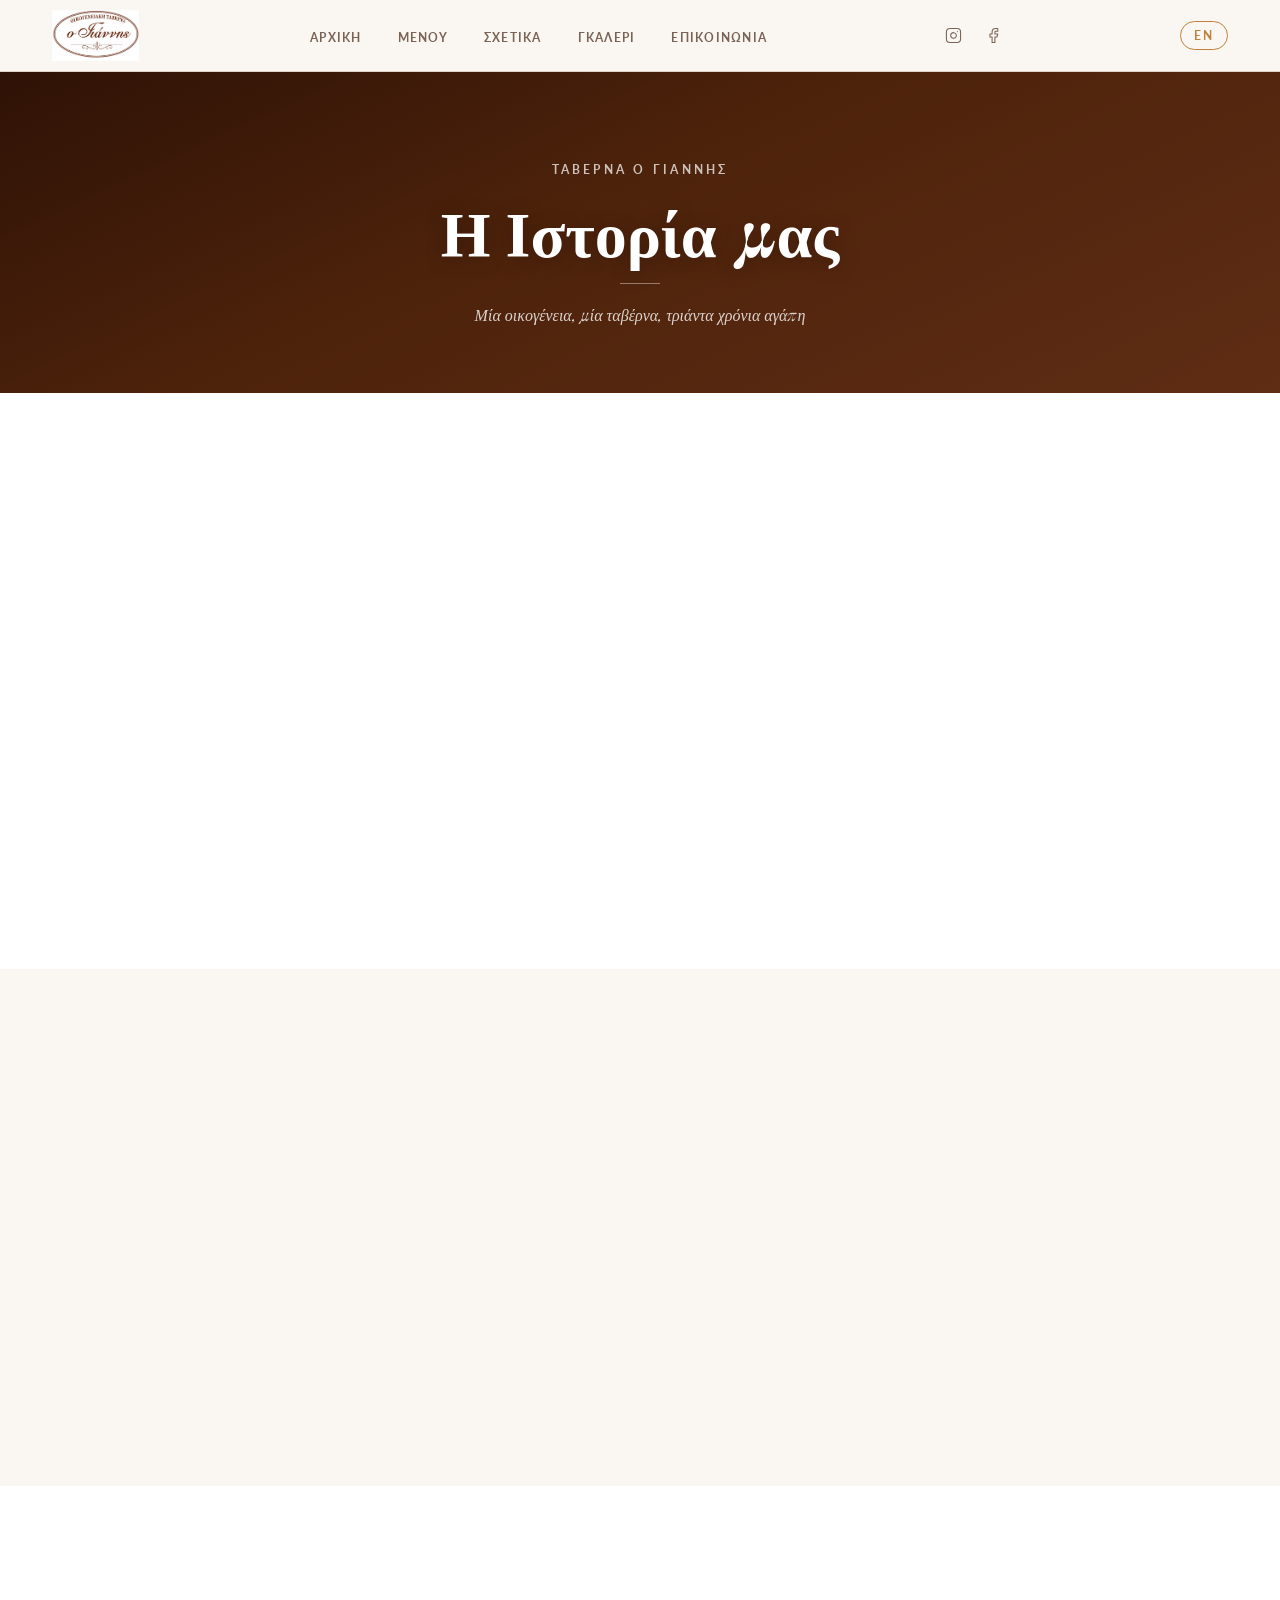
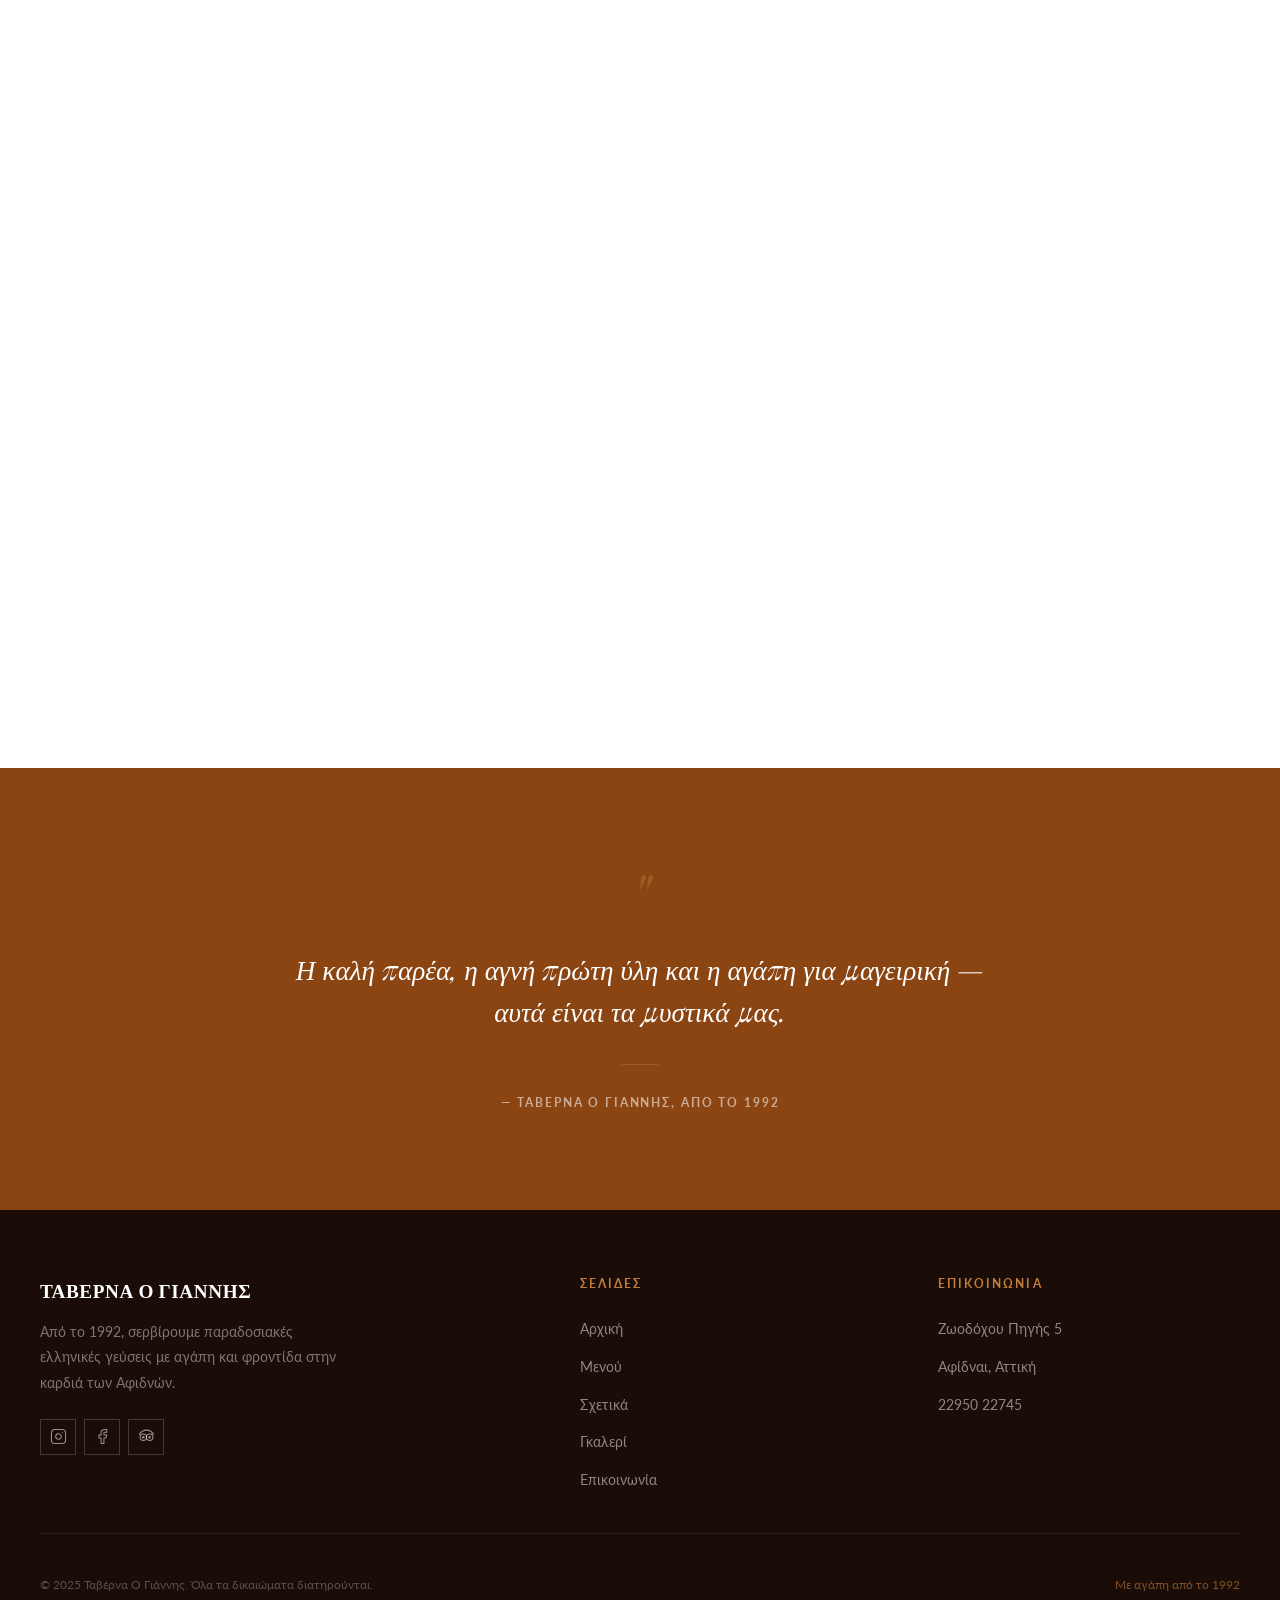
==== about.html @ 91988841 "Add files via upload site" ====
<!DOCTYPE html>
<html lang="el">
<head>
  <meta charset="UTF-8">
  <meta name="viewport" content="width=device-width, initial-scale=1.0">
  <title data-el="Σχετικά – Ταβέρνα Ο Γιάννης" data-en="About – Taverna O Giannis">Σχετικά – Ταβέρνα Ο Γιάννης</title>
  <meta name="description" content="Η ιστορία της Οικογενειακής Ταβέρνας Ο Γιάννης – Αφίδναι, Αττική.">
  <link rel="preconnect" href="https://fonts.googleapis.com">
  <link rel="preconnect" href="https://fonts.gstatic.com" crossorigin>
  <link href="https://fonts.googleapis.com/css2?family=Playfair+Display:ital,wght@0,400;0,500;0,600;0,700;1,400;1,500&family=Lato:wght@300;400;700&display=swap" rel="stylesheet">
  <link rel="stylesheet" href="css/style.css">
</head>
<body>
<div class="page-wrapper">

  <!-- ===== NAVBAR ===== -->
  <nav class="navbar" role="navigation">
    <div class="nav-inner">
      <img src="images/logo.png" alt="Ταβέρνα Ο Γιάννης" class="nav-logo">
      <ul class="nav-links" role="list">
        <li><a href="index.html"   data-el="Αρχική"      data-en="Home">Αρχική</a></li>
        <li><a href="menu.html"    data-el="Μενού"        data-en="Menu">Μενού</a></li>
        <li><a href="about.html"   data-el="Σχετικά"      data-en="About">Σχετικά</a></li>
        <li><a href="gallery.html" data-el="Γκαλερί"      data-en="Gallery">Γκαλερί</a></li>
        <li><a href="contact.html" data-el="Επικοινωνία"  data-en="Contact">Επικοινωνία</a></li>
      </ul>
      <div class="nav-social">
        <!-- TODO: replace # with your Instagram URL -->
        <a href="#" class="nav-social-link" aria-label="Instagram" target="_blank" rel="noopener noreferrer">
          <svg xmlns="http://www.w3.org/2000/svg" width="17" height="17" viewBox="0 0 24 24" fill="none" stroke="currentColor" stroke-width="1.5" stroke-linecap="round" stroke-linejoin="round"><rect x="2" y="2" width="20" height="20" rx="5" ry="5"/><path d="M16 11.37A4 4 0 1 1 12.63 8 4 4 0 0 1 16 11.37z"/><line x1="17.5" y1="6.5" x2="17.51" y2="6.5"/></svg>
        </a>
        <!-- TODO: replace # with your Facebook URL -->
        <a href="https://www.facebook.com/share/14MGweKyJEo/?mibextid=wwXIfr" class="nav-social-link" aria-label="Facebook" target="_blank" rel="noopener noreferrer">
          <svg xmlns="http://www.w3.org/2000/svg" width="17" height="17" viewBox="0 0 24 24" fill="none" stroke="currentColor" stroke-width="1.5" stroke-linecap="round" stroke-linejoin="round"><path d="M18 2h-3a5 5 0 0 0-5 5v3H7v4h3v8h4v-8h3l1-4h-4V7a1 1 0 0 1 1-1h3z"/></svg>
        </a>
      </div>

      <div class="nav-actions">
        <button class="lang-toggle" id="lang-toggle" aria-label="Toggle language">EN</button>
        <button class="hamburger" aria-label="Toggle menu"><span></span><span></span><span></span></button>
      </div>
    </div>
  </nav>

  <div class="mobile-nav">
    <a href="index.html"   data-el="Αρχική"      data-en="Home">Αρχική</a>
    <a href="menu.html"    data-el="Μενού"        data-en="Menu">Μενού</a>
    <a href="about.html"   data-el="Σχετικά"      data-en="About">Σχετικά</a>
    <a href="gallery.html" data-el="Γκαλερί"      data-en="Gallery">Γκαλερί</a>
    <a href="contact.html" data-el="Επικοινωνία"  data-en="Contact">Επικοινωνία</a>
  </div>

  <main>

    <!-- ===== PAGE HERO ===== -->
    <header class="page-hero about-page-hero">
      <div class="page-hero-content">
        <p class="page-hero-eyebrow"
           data-el="ΤΑΒΕΡΝΑ Ο ΓΙΑΝΝΗΣ"
           data-en="TAVERNA O GIANNIS">ΤΑΒΕΡΝΑ Ο ΓΙΑΝΝΗΣ</p>
        <h1 class="page-hero-title"
            data-el="Η Ιστορία μας"
            data-en="Our Story">Η Ιστορία μας</h1>
        <div class="page-hero-divider"></div>
        <p class="page-hero-sub"
           data-el="Μία οικογένεια, μία ταβέρνα, τριάντα χρόνια αγάπη"
           data-en="One family, one taverna, thirty years of love">
          Μία οικογένεια, μία ταβέρνα, τριάντα χρόνια αγάπη
        </p>
      </div>
    </header>

    <!-- ===== OUR STORY ===== -->
    <section class="section about-story">
      <div class="about-grid animate-on-scroll">

        <div class="about-text">
          <div class="timeline-badge"
               data-el="Από το 1992"
               data-en="Since 1992">
            Από το 1992
          </div>
          <h2 data-el="Ρίζες, Παράδοση &amp; Γεύση"
              data-en="Roots, Tradition &amp; Flavour">
            Ρίζες, Παράδοση &amp; Γεύση
          </h2>
          <p data-el="Η Ταβέρνα ο Γιάννης άνοιξε τις πόρτες της στον Σταθμό Αφιδνών το 1992. Ξεκίνησε ως οικογενειακή υπόθεση και έτσι παραμένει — σήμερα στα χέρια της δεύτερης γενιάς. Ίδια κάρβουνα, ίδια κρέατα, ίδια εμμονή στη λεπτομέρεια."
             data-en="Taverna O Giannis opened its doors in Stathmos Afidnon in 1992. It started as a family affair and remains so today — now in the hands of the second generation. Same charcoal, same meats, same obsession with detail.">
            Η Ταβέρνα ο Γιάννης άνοιξε τις πόρτες της στον Σταθμό Αφιδνών το 1992. Ξεκίνησε ως οικογενειακή υπόθεση και έτσι παραμένει — σήμερα στα χέρια της δεύτερης γενιάς. Ίδια κάρβουνα, ίδια κρέατα, ίδια εμμονή στη λεπτομέρεια.
          </p>
        </div>

        <div>
          <div class="img-slot img-slot-about">
            <img src="images/about-blessing.jpeg" class="site-img" alt="Ευλογία ταβέρνας">
          </div>
        </div>

      </div>
    </section>

    <!-- ===== VALUES ===== -->
    <section class="section about-values">
      <div class="section-header animate-on-scroll">
        <span class="section-tag"
              data-el="ΟΙ ΑΞΙΕΣ ΜΑΣ"
              data-en="OUR VALUES">ΟΙ ΑΞΙΕΣ ΜΑΣ</span>
        <h2 class="section-title"
            data-el="Τι μας Ορίζει"
            data-en="What Defines Us">Τι μας Ορίζει</h2>
        <div class="section-divider"></div>
      </div>

      <div class="values-grid">

        <div class="value-card animate-on-scroll anim-delay-1">
          <span class="value-ornament"></span>
          <h3 data-el="Παράδοση" data-en="Tradition">Παράδοση</h3>
          <p data-el="Κάθε συνταγή φέρει ιστορία. Μαγειρεύουμε όπως μας έμαθαν — με σεβασμό στις ρίζες μας και στη γεύση που δεν αλλάζει."
             data-en="Every recipe carries a story. We cook as we were taught — with respect for our roots and for flavours that never change.">
            Κάθε συνταγή φέρει ιστορία. Μαγειρεύουμε όπως μας έμαθαν — με σεβασμό στις ρίζες μας και στη γεύση που δεν αλλάζει.
          </p>
        </div>

        <div class="value-card animate-on-scroll anim-delay-2">
          <span class="value-ornament"></span>
          <h3 data-el="Ποιότητα" data-en="Quality">Ποιότητα</h3>
          <p data-el="Επιλέγουμε τα καλύτερα υλικά, φρέσκα και αγνά. Δεν κάνουμε συμβιβασμούς στην ποιότητα, γιατί το σεβόμαστε το τραπέζι σας."
             data-en="We choose the finest ingredients, fresh and pure. We make no compromises on quality, because we respect your table.">
            Επιλέγουμε τα καλύτερα υλικά, φρέσκα και αγνά. Δεν κάνουμε συμβιβασμούς στην ποιότητα, γιατί το σεβόμαστε το τραπέζι σας.
          </p>
        </div>

        <div class="value-card animate-on-scroll anim-delay-3">
          <span class="value-ornament"></span>
          <h3 data-el="Οικογένεια" data-en="Family">Οικογένεια</h3>
          <p data-el="Η ταβέρνα μας είναι σαν σπίτι. Κάθε επισκέπτης είναι μέρος της παρέας μας — ευπρόσδεκτος, χαρούμενος, χορτάτος."
             data-en="Our taverna is like home. Every guest is part of our company — welcome, happy, and well-fed.">
            Η ταβέρνα μας είναι σαν σπίτι. Κάθε επισκέπτης είναι μέρος της παρέας μας — ευπρόσδεκτος, χαρούμενος, χορτάτος.
          </p>
        </div>

      </div>
    </section>

    <!-- ===== FAMILY PHOTO ===== -->
    <section class="section about-family">
      <div class="section-inner">
        <div class="section-header animate-on-scroll">
          <span class="section-tag"
                data-el="Η ΟΙΚΟΓΕΝΕΙΑ ΜΑΣ"
                data-en="OUR FAMILY">Η ΟΙΚΟΓΕΝΕΙΑ ΜΑΣ</span>
          <h2 class="section-title"
              data-el="Πίσω από κάθε Πιάτο"
              data-en="Behind Every Plate">Πίσω από κάθε Πιάτο</h2>
          <div class="section-divider"></div>
          <p class="section-subtitle"
             data-el="Η δύναμη αυτής της ταβέρνας είναι οι άνθρωποί της — η οικογένεια που μαγειρεύει, σερβίρει και φροντίζει να φεύγετε ευχαριστημένοι."
             data-en="The strength of this taverna is its people — the family that cooks, serves, and makes sure you leave with a smile.">
            Η δύναμη αυτής της ταβέρνας είναι οι άνθρωποί της — η οικογένεια που μαγειρεύει, σερβίρει και φροντίζει να φεύγετε ευχαριστημένοι.
          </p>
        </div>

        <div class="img-slot img-slot-family animate-on-scroll">
          <img src="images/about-family.jpeg" class="site-img" alt="Οικογένεια ταβέρνας">
        </div>
      </div>
    </section>

    <!-- ===== QUOTE ===== -->
    <section class="about-quote">
      <blockquote>
        <span class="quote-mark">"</span>
        <p class="quote-text"
           data-el="Η καλή παρέα, η αγνή πρώτη ύλη και η αγάπη για μαγειρική — αυτά είναι τα μυστικά μας."
           data-en="Good company, pure ingredients, and a love for cooking — these are our secrets.">
          Η καλή παρέα, η αγνή πρώτη ύλη και η αγάπη για μαγειρική — αυτά είναι τα μυστικά μας.
        </p>
        <p class="quote-source"
           data-el="— Ταβέρνα Ο Γιάννης, από το 1992"
           data-en="— Taverna O Giannis, since 1992">
          — Ταβέρνα Ο Γιάννης, από το 1992
        </p>
      </blockquote>
    </section>

  </main>

  <!-- ===== FOOTER ===== -->
  <footer class="footer">
    <div class="footer-inner">
      <div class="footer-grid">
        <div class="footer-brand">
          <h3 data-el="ΤΑΒΕΡΝΑ Ο ΓΙΑΝΝΗΣ" data-en="TAVERNA O GIANNIS">ΤΑΒΕΡΝΑ Ο ΓΙΑΝΝΗΣ</h3>
          <p data-el="Από το 1992, σερβίρουμε παραδοσιακές ελληνικές γεύσεις με αγάπη και φροντίδα στην καρδιά των Αφιδνών."
             data-en="Since 1992, serving traditional Greek flavours with love and care in the heart of Afidnes.">
            Από το 1992, σερβίρουμε παραδοσιακές ελληνικές γεύσεις με αγάπη και φροντίδα στην καρδιά των Αφιδνών.
          </p>
          <div class="footer-social">
            <!-- TODO: replace # with your Instagram URL -->
            <a href="#" class="social-link" aria-label="Instagram" target="_blank" rel="noopener noreferrer">
              <svg xmlns="http://www.w3.org/2000/svg" width="17" height="17" viewBox="0 0 24 24" fill="none" stroke="currentColor" stroke-width="1.5" stroke-linecap="round" stroke-linejoin="round"><rect x="2" y="2" width="20" height="20" rx="5" ry="5"/><path d="M16 11.37A4 4 0 1 1 12.63 8 4 4 0 0 1 16 11.37z"/><line x1="17.5" y1="6.5" x2="17.51" y2="6.5"/></svg>
            </a>
            <!-- TODO: replace # with your Facebook URL -->
            <a href="https://www.facebook.com/share/14MGweKyJEo/?mibextid=wwXIfr" class="social-link" aria-label="Facebook" target="_blank" rel="noopener noreferrer">
              <svg xmlns="http://www.w3.org/2000/svg" width="17" height="17" viewBox="0 0 24 24" fill="none" stroke="currentColor" stroke-width="1.5" stroke-linecap="round" stroke-linejoin="round"><path d="M18 2h-3a5 5 0 0 0-5 5v3H7v4h3v8h4v-8h3l1-4h-4V7a1 1 0 0 1 1-1h3z"/></svg>
            </a>
            <a href="https://www.tripadvisor.com.gr/Restaurant_Review-g11906701-d7133382-Reviews-Taverna_O_Yiannis-Afidnes_East_Attica_Region_Attica.html" class="social-link" aria-label="TripAdvisor" target="_blank" rel="noopener noreferrer">
              <svg xmlns="http://www.w3.org/2000/svg" width="17" height="17" viewBox="0 0 24 24" fill="none" stroke="currentColor" stroke-width="1.5" stroke-linecap="round" stroke-linejoin="round"><circle cx="7.5" cy="13" r="4.5"/><circle cx="16.5" cy="13" r="4.5"/><circle cx="7.5" cy="13" r="1.8" fill="currentColor" stroke="none"/><circle cx="16.5" cy="13" r="1.8" fill="currentColor" stroke="none"/><path d="M2 9C5 4 10 3 12 3C14 3 19 4 22 9"/></svg>
            </a>
          </div>
        </div>
        <div class="footer-col">
          <h4 data-el="Σελίδες" data-en="Pages">Σελίδες</h4>
          <ul>
            <li><a href="index.html"   data-el="Αρχική"     data-en="Home">Αρχική</a></li>
            <li><a href="menu.html"    data-el="Μενού"       data-en="Menu">Μενού</a></li>
            <li><a href="about.html"   data-el="Σχετικά"     data-en="About">Σχετικά</a></li>
            <li><a href="gallery.html" data-el="Γκαλερί"     data-en="Gallery">Γκαλερί</a></li>
            <li><a href="contact.html" data-el="Επικοινωνία" data-en="Contact">Επικοινωνία</a></li>
          </ul>
        </div>
        <div class="footer-col">
          <h4 data-el="Επικοινωνία" data-en="Contact">Επικοινωνία</h4>
          <ul>
            <li><span data-el="Ζωοδόχου Πηγής 5" data-en="5 Zoodochou Pigis St.">Ζωοδόχου Πηγής 5</span></li>
            <li><span data-el="Αφίδναι, Αττική" data-en="Afidnes, Attica">Αφίδναι, Αττική</span></li>
            <li><a href="tel:+302295022745" class="footer-phone">22950 22745</a></li>
          </ul>
        </div>
      </div>
      <div class="footer-bottom">
        <span data-el="© 2025 Ταβέρνα Ο Γιάννης. Όλα τα δικαιώματα διατηρούνται."
              data-en="© 2025 Taverna O Giannis. All rights reserved.">
          © 2025 Ταβέρνα Ο Γιάννης. Όλα τα δικαιώματα διατηρούνται.
        </span>
        <span data-el="Με αγάπη από το 1992" data-en="With love since 1992">Με αγάπη από το 1992</span>
      </div>
    </div>
  </footer>

</div>
<script src="js/main.js"></script>
</body>
</html>
---- css/style.css ----
/* ============================================================
   ΤΑΒΕΡΝΑ Ο ΓΙΑΝΝΗΣ — Stylesheet (Organic Redesign)
   ============================================================ */

@import url('https://fonts.googleapis.com/css2?family=Playfair+Display:ital,wght@0,400;0,500;0,600;0,700;1,400;1,500&family=Lato:wght@300;400;700&display=swap');

/* === RESET === */
*, *::before, *::after { box-sizing: border-box; margin: 0; padding: 0; }
html { scroll-behavior: smooth; font-size: 16px; }
img { max-width: 100%; display: block; }
a { text-decoration: none; color: inherit; }
ul { list-style: none; }
button { font-family: inherit; }
input, textarea { font-family: inherit; }

/* === VARIABLES === */
:root {
  --color-bg:           #FAF7F2;
  --color-surface:      #FFFFFF;
  --color-primary:      #8B4513;
  --color-accent:       #C17F3C;
  --color-text:         #2C1810;
  --color-text-muted:   #7A6255;
  --color-border:       #E0D3C5;
  --color-hero-overlay: rgba(30, 15, 8, 0.48);

  --font-display: 'Playfair Display', Georgia, serif;
  --font-body:    'Lato', system-ui, sans-serif;

  --shadow-sm: 0 1px 8px rgba(44, 24, 16, 0.07);
  --shadow-md: 0 3px 20px rgba(44, 24, 16, 0.11);
  --shadow-lg: 0 6px 36px rgba(44, 24, 16, 0.15);

  --nav-height: 72px;
  --transition: 0.28s ease;
}

/* === BASE === */
body {
  background-color: var(--color-bg);
  color: var(--color-text);
  font-family: var(--font-body);
  line-height: 1.75;
  -webkit-font-smoothing: antialiased;
  animation: pageFade 0.35s ease both;
}

.page-wrapper { min-height: 100vh; display: flex; flex-direction: column; }
main { flex: 1; }

/* === NAVBAR === */
.navbar {
  position: sticky;
  top: 0;
  z-index: 1000;
  height: var(--nav-height);
  background: rgba(250, 247, 242, 0.97);
  backdrop-filter: blur(12px);
  -webkit-backdrop-filter: blur(12px);
  border-bottom: 1px solid var(--color-border);
  transition: box-shadow var(--transition);
}

.navbar.scrolled { box-shadow: var(--shadow-md); }

.nav-inner {
  max-width: 1240px;
  margin: 0 auto;
  height: 100%;
  padding: 0 2rem;
  display: flex;
  align-items: center;
  justify-content: space-between;
  gap: 2rem;
}

.logo-placeholder {
  width: 86px;
  height: 44px;
  border: 1px solid var(--color-accent);
  display: flex;
  align-items: center;
  justify-content: center;
  color: var(--color-accent);
  font-family: var(--font-display);
  font-size: 0.7rem;
  font-weight: 700;
  letter-spacing: 0.14em;
  text-transform: uppercase;
  flex-shrink: 0;
}

.nav-logo {
  height: 52px;
  width: auto;
  display: block;
  flex-shrink: 0;
  object-fit: contain;
}

.nav-links {
  display: flex;
  align-items: center;
  gap: 2.25rem;
}

.nav-links a {
  font-size: 0.78rem;
  font-weight: 700;
  letter-spacing: 0.1em;
  text-transform: uppercase;
  color: var(--color-text-muted);
  position: relative;
  transition: color var(--transition);
}

.nav-links a::after {
  content: '';
  position: absolute;
  bottom: -5px;
  left: 0;
  width: 0;
  height: 1px;
  background: var(--color-primary);
  transition: width var(--transition);
}

.nav-links a:hover,
.nav-links a.active { color: var(--color-primary); }

.nav-links a:hover::after,
.nav-links a.active::after { width: 100%; }

/* Social icons in navbar */
.nav-social {
  display: flex;
  align-items: center;
  gap: 0.6rem;
}

.nav-social-link {
  display: flex;
  align-items: center;
  justify-content: center;
  width: 30px;
  height: 30px;
  color: var(--color-text-muted);
  transition: color var(--transition);
}

.nav-social-link:hover { color: var(--color-primary); }

/* Nav actions */
.nav-actions {
  display: flex;
  align-items: center;
  gap: 0.75rem;
  flex-shrink: 0;
}

.lang-toggle {
  background: none;
  border: 1px solid var(--color-accent);
  color: var(--color-accent);
  font-family: var(--font-body);
  font-size: 0.78rem;
  font-weight: 700;
  letter-spacing: 0.12em;
  padding: 0.35rem 0.85rem;
  border-radius: 20px;
  cursor: pointer;
  transition: all var(--transition);
}

.lang-toggle:hover {
  background: var(--color-accent);
  color: #fff;
}

.hamburger {
  display: none;
  flex-direction: column;
  gap: 5px;
  cursor: pointer;
  padding: 4px;
  background: none;
  border: none;
}

.hamburger span {
  display: block;
  width: 22px;
  height: 1.5px;
  background: var(--color-primary);
  transition: all var(--transition);
}

.hamburger.active span:nth-child(1) { transform: translateY(6.5px) rotate(45deg); }
.hamburger.active span:nth-child(2) { opacity: 0; transform: scaleX(0); }
.hamburger.active span:nth-child(3) { transform: translateY(-6.5px) rotate(-45deg); }

/* Mobile Nav */
.mobile-nav {
  display: none;
  position: fixed;
  top: var(--nav-height);
  left: 0; right: 0;
  background: var(--color-bg);
  border-bottom: 1px solid var(--color-border);
  padding: 1.25rem 2rem 1.75rem;
  z-index: 999;
  flex-direction: column;
  box-shadow: var(--shadow-lg);
}

.mobile-nav.open { display: flex; }

.mobile-nav a {
  display: block;
  font-size: 0.9rem;
  font-weight: 700;
  color: var(--color-text);
  text-transform: uppercase;
  letter-spacing: 0.08em;
  padding: 0.85rem 0;
  border-bottom: 1px solid var(--color-border);
  transition: color var(--transition), padding-left var(--transition);
}

.mobile-nav a:last-child { border-bottom: none; }
.mobile-nav a:hover { color: var(--color-accent); padding-left: 0.4rem; }

/* === SECTION WRAPPERS === */
.section { padding: 5.5rem 2rem; }

.section-inner {
  max-width: 1200px;
  margin: 0 auto;
}

.section-header {
  text-align: center;
  margin-bottom: 3.5rem;
}

.section-tag {
  display: inline-block;
  font-size: 0.7rem;
  font-weight: 700;
  letter-spacing: 0.22em;
  text-transform: uppercase;
  color: var(--color-accent);
  margin-bottom: 0.9rem;
}

.section-title {
  font-family: var(--font-display);
  font-size: clamp(1.9rem, 4vw, 2.9rem);
  color: var(--color-primary);
  line-height: 1.18;
  margin-bottom: 0.75rem;
}

.section-divider {
  width: 36px;
  height: 1px;
  background: var(--color-border);
  margin: 1rem auto 1.25rem;
}

.section-subtitle {
  font-size: 1.02rem;
  color: var(--color-text-muted);
  max-width: 580px;
  margin: 0 auto;
  line-height: 1.8;
}

/* === PAGE HERO (inner pages) === */
.page-hero {
  padding: 5.5rem 2rem 4rem;
  text-align: center;
  color: #fff;
  position: relative;
  overflow: hidden;
}

.page-hero::before {
  content: '';
  position: absolute;
  inset: 0;
  background: var(--color-hero-overlay);
  z-index: 1;
}

.page-hero-content {
  position: relative;
  z-index: 2;
}

.page-hero-eyebrow {
  font-size: 0.72rem;
  font-weight: 700;
  letter-spacing: 0.28em;
  text-transform: uppercase;
  opacity: 0.72;
  margin-bottom: 1rem;
}

.page-hero-title {
  font-family: var(--font-display);
  font-size: clamp(2.4rem, 5.5vw, 4rem);
  font-weight: 700;
  line-height: 1.08;
  text-shadow: 0 2px 20px rgba(0,0,0,0.25);
  margin-bottom: 0.6rem;
}

.page-hero-sub {
  font-size: 1rem;
  font-style: italic;
  opacity: 0.8;
  font-family: var(--font-display);
}

.page-hero-divider {
  width: 40px;
  height: 1px;
  background: rgba(255,255,255,0.4);
  margin: 1.1rem auto;
}

/* === BUTTONS === */
.btn {
  display: inline-flex;
  align-items: center;
  gap: 0.4rem;
  padding: 0.85rem 2.1rem;
  font-family: var(--font-body);
  font-size: 0.82rem;
  font-weight: 700;
  letter-spacing: 0.1em;
  text-transform: uppercase;
  border-radius: 2px;
  cursor: pointer;
  transition: all var(--transition);
  border: 1.5px solid transparent;
  white-space: nowrap;
}

.btn-primary {
  background: var(--color-accent);
  color: #fff;
  border-color: var(--color-accent);
}

.btn-primary:hover {
  background: transparent;
  color: var(--color-accent);
  transform: translateY(-1px);
  box-shadow: var(--shadow-md);
}

.btn-outline-light {
  background: transparent;
  color: #fff;
  border-color: rgba(255,255,255,0.55);
}

.btn-outline-light:hover {
  background: rgba(255,255,255,0.12);
  border-color: #fff;
  transform: translateY(-1px);
}

.btn-dark {
  background: var(--color-primary);
  color: #fff;
  border-color: var(--color-primary);
}

.btn-dark:hover {
  background: var(--color-accent);
  border-color: var(--color-accent);
  transform: translateY(-1px);
  box-shadow: var(--shadow-md);
}

/* === REAL IMAGES === */
.site-img {
  width: 100%;
  height: 100%;
  object-fit: cover;
  display: block;
}

/* Card / slot image wrappers */
.img-slot {
  overflow: hidden;
  display: block;
}

.img-slot-welcome { height: 420px; }
.img-slot-highlight { height: 220px; border-bottom: 1px solid var(--color-border); }
.img-slot-about { height: 400px; }
.img-slot-family { height: 460px; max-width: 800px; margin: 0 auto; }

/* === IMAGE PLACEHOLDER (organic / no dashes) === */
.img-placeholder {
  background-color: #EDE4D8;
  border: 1px solid #CFC0AD;
  border-radius: 0;
  display: flex;
  flex-direction: column;
  align-items: center;
  justify-content: center;
  gap: 0.65rem;
  padding: 2rem;
  text-align: center;
  color: #9A7A5A;
}

.img-placeholder .ph-icon {
  font-size: 2.4rem;
  opacity: 0.5;
  line-height: 1;
}

.img-placeholder .ph-label {
  font-size: 0.78rem;
  font-weight: 600;
  letter-spacing: 0.04em;
  opacity: 0.7;
  line-height: 1.45;
}

/* === HOME — HERO === */
.hero {
  background: url('../images/garden.jpg') center 40% / cover no-repeat,
              linear-gradient(165deg, #4A1C06 0%, #7A3510 30%, #A05525 60%, #B87040 100%);
  min-height: 100vh;
  display: flex;
  align-items: center;
  justify-content: center;
  position: relative;
  overflow: hidden;
}

.hero::before {
  content: '';
  position: absolute;
  inset: 0;
  background: var(--color-hero-overlay);
}

.hero-content {
  position: relative;
  z-index: 1;
  text-align: center;
  color: #fff;
  padding: 2rem;
  max-width: 780px;
  animation: heroReveal 0.9s ease both;
}

.hero-badge {
  display: inline-block;
  font-size: 0.72rem;
  font-weight: 700;
  letter-spacing: 0.28em;
  text-transform: uppercase;
  color: rgba(255,255,255,0.7);
  margin-bottom: 1.75rem;
}

.hero-title {
  font-family: var(--font-display);
  font-size: clamp(2.6rem, 6.5vw, 5.2rem);
  font-weight: 700;
  line-height: 1.06;
  letter-spacing: 0.01em;
  text-shadow: 0 2px 28px rgba(0,0,0,0.3);
  margin-bottom: 0.3rem;
}

.hero-title-sub {
  font-family: var(--font-display);
  font-size: clamp(1.1rem, 2.5vw, 1.8rem);
  font-weight: 400;
  font-style: italic;
  opacity: 0.78;
}

.hero-rule {
  width: 50px;
  height: 1px;
  background: rgba(255,255,255,0.38);
  margin: 1.6rem auto;
}

.hero-ornament {
  display: flex;
  align-items: center;
  gap: 0.8rem;
  justify-content: center;
  margin: 1.6rem auto;
  width: 160px;
}

.hero-ornament-line {
  flex: 1;
  height: 1px;
  background: rgba(255,255,255,0.3);
}

.hero-ornament-diamond {
  width: 6px;
  height: 6px;
  background: var(--color-accent);
  transform: rotate(45deg);
  flex-shrink: 0;
}

.hero-tagline {
  font-size: clamp(1rem, 2vw, 1.18rem);
  font-style: italic;
  font-weight: 300;
  opacity: 0.85;
  margin-bottom: 2.75rem;
  font-family: var(--font-display);
}

.hero-cta {
  display: flex;
  gap: 1rem;
  justify-content: center;
  flex-wrap: wrap;
}

/* === HOME — WELCOME === */
.welcome { background: var(--color-surface); }

.welcome-grid {
  display: grid;
  grid-template-columns: 1fr 1fr;
  gap: 5rem;
  align-items: center;
  max-width: 1200px;
  margin: 0 auto;
}

.welcome-text .section-title { text-align: left; }
.welcome-text .section-divider { margin-left: 0; }

.welcome-text p {
  color: var(--color-text-muted);
  margin-bottom: 1.25rem;
  font-size: 1.02rem;
  line-height: 1.85;
}

.welcome-text .btn-group {
  display: flex;
  gap: 1rem;
  flex-wrap: wrap;
  margin-top: 2.25rem;
}

.img-placeholder-welcome { height: 420px; }

/* === HOME — SPECIALITIES (editorial photo strip) === */
.highlights { background: var(--color-bg); padding-bottom: 0; }

.highlights-header {
  text-align: center;
  padding: 0 2rem;
  margin-bottom: 3.5rem;
}

.spec-strip {
  display: grid;
  grid-template-columns: repeat(3, 1fr);
}

.spec-item {
  position: relative;
  aspect-ratio: 2 / 3;
  overflow: hidden;
}

.spec-img {
  width: 100%;
  height: 100%;
  object-fit: cover;
  display: block;
  transition: transform 0.7s ease;
}

.spec-item:hover .spec-img { transform: scale(1.04); }

.spec-caption {
  position: absolute;
  bottom: 0;
  left: 0;
  right: 0;
  padding: 4rem 2rem 2rem;
  background: linear-gradient(to top, rgba(12, 4, 1, 0.88) 0%, transparent 100%);
  color: #fff;
}

.spec-caption h3 {
  font-family: var(--font-display);
  font-size: clamp(1.25rem, 2.2vw, 1.6rem);
  font-weight: 500;
  line-height: 1.25;
  margin-bottom: 0.3rem;
}

.spec-caption p {
  font-family: var(--font-display);
  font-style: italic;
  font-size: 0.92rem;
  opacity: 0.7;
  margin: 0;
}

/* === MENU PAGE === */
.menu-page-hero {
  background: linear-gradient(155deg, #3E1505 0%, #7A3510 45%, #9A4820 100%);
}

.menu-content { background: var(--color-bg); }

/* Each category section */
.menu-cat-section {
  padding: 4.5rem 2rem;
  max-width: 1160px;
  margin: 0 auto;
}

.menu-cat-section + .menu-cat-section {
  border-top: 1px solid var(--color-border);
}

/* Category header */
.mcat-header {
  display: flex;
  align-items: center;
  gap: 2rem;
  margin-bottom: 3rem;
}

.mcat-line {
  flex: 1;
  height: 1px;
  background: var(--color-border);
}

.mcat-titles { text-align: center; }

.mcat-gr {
  display: block;
  font-family: var(--font-display);
  font-size: clamp(1.4rem, 2.5vw, 1.95rem);
  color: var(--color-primary);
  font-weight: 500;
  line-height: 1.2;
}

.mcat-en {
  display: block;
  font-family: var(--font-body);
  font-size: 0.72rem;
  letter-spacing: 0.2em;
  text-transform: uppercase;
  color: var(--color-text-muted);
  margin-top: 0.25rem;
}

.mli-left {
  display: inline-flex;
  align-items: baseline;
  gap: 0.3rem;
  min-width: 0;
  flex: 1;
}

/* Menu items list */
.menu-list {
  display: grid;
  grid-template-columns: repeat(2, 1fr);
  column-gap: 5rem;
}

.menu-list--single {
  grid-template-columns: 1fr;
  max-width: 560px;
}

.menu-list--drinks {
  grid-template-columns: 1fr;
  max-width: 680px;
}

.drinks-two-col {
  display: grid;
  grid-template-columns: 1fr 1fr;
  gap: 0 3rem;
}

.mli {
  padding: 0.95rem 0;
  border-bottom: 1px solid rgba(44, 24, 16, 0.07);
}

.mli:last-child { border-bottom: none; }

.mli-row {
  display: flex;
  justify-content: space-between;
  align-items: baseline;
  gap: 1rem;
}

.mli-gr {
  font-family: var(--font-display);
  font-size: 1rem;
  font-weight: 500;
  color: var(--color-text);
  line-height: 1.3;
}

.mli-badge {
  font-size: 0.7rem;
  font-weight: 700;
  letter-spacing: 0.07em;
  text-transform: uppercase;
  color: var(--color-accent);
  flex-shrink: 0;
}

.mli-en {
  display: block;
  font-size: 0.84rem;
  color: var(--color-text-muted);
  font-style: italic;
  margin-top: 0.18rem;
}

.mli-price {
  font-family: var(--font-body);
  font-size: 0.88rem;
  font-weight: 700;
  color: var(--color-text);
  white-space: nowrap;
  flex-shrink: 0;
  letter-spacing: 0.02em;
}

.mli-unit {
  font-size: 0.78rem;
  color: var(--color-text-muted);
  font-weight: 400;
  margin-left: 0.25rem;
}

.mli-desc {
  display: block;
  font-size: 0.8rem;
  color: var(--color-text-muted);
  font-style: italic;
  margin-top: 0.18rem;
  letter-spacing: 0.01em;
}

/* === ABOUT PAGE === */
.about-page-hero {
  background: linear-gradient(155deg, #3E1505 0%, #7A3510 45%, #9A4820 100%);
}

.about-story { background: var(--color-surface); }

.about-grid {
  display: grid;
  grid-template-columns: 1fr 1fr;
  gap: 5rem;
  align-items: center;
  max-width: 1200px;
  margin: 0 auto;
}

.about-text h2 {
  font-family: var(--font-display);
  font-size: clamp(1.7rem, 3vw, 2.3rem);
  color: var(--color-primary);
  margin-bottom: 1.25rem;
  line-height: 1.22;
}

.about-text p {
  color: var(--color-text-muted);
  margin-bottom: 1.2rem;
  line-height: 1.85;
}

.about-text p:last-child { margin-bottom: 0; }

.timeline-badge {
  display: inline-block;
  background: var(--color-primary);
  color: #fff;
  font-family: var(--font-display);
  font-size: 1rem;
  font-weight: 700;
  padding: 0.35rem 1rem;
  border-radius: 0;
  margin-bottom: 1.25rem;
  letter-spacing: 0.06em;
}

.img-placeholder-about  { height: 400px; }
.img-placeholder-family { height: 460px; max-width: 800px; margin: 0 auto; }

/* Values */
.about-values { background: var(--color-bg); }

.values-grid {
  display: grid;
  grid-template-columns: repeat(3, 1fr);
  gap: 0;
  max-width: 1060px;
  margin: 0 auto;
}

.value-card {
  background: transparent;
  padding: 0 3rem 0 0;
  margin-right: 3rem;
  border-right: 1px solid var(--color-border);
  text-align: left;
}

.value-card:last-child {
  border-right: none;
  padding-right: 0;
  margin-right: 0;
}

.value-ornament {
  display: block;
  width: 28px;
  height: 1px;
  background: var(--color-accent);
  margin-bottom: 1.4rem;
}

.value-card h3 {
  font-family: var(--font-display);
  font-size: 1.3rem;
  font-weight: 600;
  color: var(--color-primary);
  margin-bottom: 0.85rem;
  line-height: 1.25;
}

.value-card p {
  font-size: 0.95rem;
  color: var(--color-text-muted);
  line-height: 1.8;
}

/* Family photo section */
.about-family { background: var(--color-surface); }

/* Quote */
.about-quote {
  padding: 6rem 2rem;
  background: var(--color-primary);
  text-align: center;
}

.about-quote blockquote {
  max-width: 700px;
  margin: 0 auto;
  color: #fff;
}

.quote-mark {
  font-family: var(--font-display);
  font-size: 4rem;
  line-height: 1;
  color: rgba(193, 127, 60, 0.4);
  font-style: italic;
  display: block;
  margin-bottom: 1.25rem;
}

.quote-text {
  font-family: var(--font-display);
  font-size: clamp(1.2rem, 2.8vw, 1.7rem);
  font-style: italic;
  line-height: 1.55;
  margin-bottom: 0;
}

.quote-source {
  margin-top: 2rem;
  font-size: 0.78rem;
  font-weight: 700;
  letter-spacing: 0.15em;
  text-transform: uppercase;
  opacity: 0.55;
  padding-top: 1.75rem;
  position: relative;
}

.quote-source::before {
  content: '';
  position: absolute;
  top: 0;
  left: 50%;
  transform: translateX(-50%);
  width: 36px;
  height: 1px;
  background: rgba(255, 255, 255, 0.25);
}

/* === GALLERY PAGE === */
.gallery-page-hero {
  background: linear-gradient(155deg, #3E1505 0%, #7A3510 45%, #9A4820 100%);
}

.gallery-section { padding: 5rem 2rem; }

.gallery-grid {
  display: grid;
  grid-template-columns: repeat(3, 1fr);
  grid-auto-rows: 340px;
  gap: 4px;
  max-width: 1200px;
  margin: 0 auto;
}

.gallery-item {
  position: relative;
  overflow: hidden;
  cursor: pointer;
  border-radius: 0;
}

.gallery-item--wide {
  grid-column: span 2;
}

.gallery-item .img-placeholder,
.gallery-item .site-img {
  width: 100%;
  height: 100%;
  border: none;
  transition: transform 0.5s ease;
}

.gallery-item:hover .img-placeholder,
.gallery-item:hover .site-img { transform: scale(1.05); }

.gallery-overlay {
  position: absolute;
  inset: 0;
  background: rgba(30, 12, 5, 0);
  display: flex;
  align-items: center;
  justify-content: center;
  color: #fff;
  opacity: 0;
  transition: all 0.32s ease;
  letter-spacing: 0.06em;
  font-family: var(--font-display);
  font-style: italic;
  font-size: 0.9rem;
}

.gallery-item:hover .gallery-overlay {
  background: rgba(30, 12, 5, 0.42);
  opacity: 1;
}

/* === CONTACT PAGE === */
.contact-page-hero {
  background: linear-gradient(155deg, #3E1505 0%, #7A3510 45%, #9A4820 100%);
}

.contact-main { background: var(--color-bg); }

.contact-grid {
  display: grid;
  grid-template-columns: 1fr 1fr;
  gap: 5rem;
  max-width: 1200px;
  margin: 0 auto;
}

.contact-info-col h2 {
  font-family: var(--font-display);
  font-size: clamp(1.5rem, 3vw, 2rem);
  color: var(--color-primary);
  margin-bottom: 2.25rem;
}

.contact-item {
  display: flex;
  gap: 1.1rem;
  align-items: flex-start;
  margin-bottom: 1.85rem;
}

.c-icon {
  flex-shrink: 0;
  margin-top: 0.18rem;
  color: var(--color-accent);
  display: flex;
  align-items: flex-start;
}

.c-body h4 {
  font-family: var(--font-display);
  font-size: 0.9rem;
  font-weight: 600;
  color: var(--color-primary);
  margin-bottom: 0.35rem;
}

.c-body p, .c-body address {
  color: var(--color-text-muted);
  font-size: 0.95rem;
  line-height: 1.7;
  font-style: normal;
}

.phone-link {
  color: var(--color-accent);
  font-size: 0.95rem;
  font-weight: 700;
  letter-spacing: 0.03em;
  transition: color var(--transition);
}

.phone-link:hover { color: var(--color-primary); }

.hours-list { margin-top: 0.25rem; }

.hours-row {
  display: flex;
  justify-content: space-between;
  align-items: center;
  padding: 0.38rem 0;
  border-bottom: 1px solid rgba(44,24,16,0.07);
  font-size: 0.9rem;
  gap: 2rem;
}

.hours-row:last-child { border-bottom: none; }
.hours-day { font-weight: 700; color: var(--color-text); white-space: nowrap; }
.hours-time { color: var(--color-text-muted); white-space: nowrap; }

/* Map */
.map-section { padding: 0 2rem 5.5rem; background: var(--color-bg); }

.map-inner { max-width: 1200px; margin: 0 auto; }

.map-wrapper {
  border-radius: 0;
  overflow: hidden;
  box-shadow: var(--shadow-md);
  border: 1px solid var(--color-border);
}

.map-wrapper iframe { display: block; width: 100%; height: 420px; border: 0; }

/* Contact Form */
.contact-form-col h2 {
  font-family: var(--font-display);
  font-size: clamp(1.5rem, 3vw, 2rem);
  color: var(--color-primary);
  margin-bottom: 2.25rem;
}

.form-group { margin-bottom: 1.5rem; }

.form-group label {
  display: block;
  font-size: 0.75rem;
  font-weight: 700;
  letter-spacing: 0.1em;
  text-transform: uppercase;
  color: var(--color-text);
  margin-bottom: 0.5rem;
}

.form-group input,
.form-group textarea {
  width: 100%;
  padding: 0.85rem 1.1rem;
  background: var(--color-surface);
  border: 1px solid var(--color-border);
  border-radius: 0;
  font-size: 0.95rem;
  color: var(--color-text);
  transition: border-color var(--transition), box-shadow var(--transition);
  outline: none;
}

.form-group input:focus,
.form-group textarea:focus {
  border-color: var(--color-accent);
  box-shadow: 0 0 0 3px rgba(193, 127, 60, 0.1);
}

.form-group textarea { resize: vertical; min-height: 150px; }

.form-submit {
  width: 100%;
  padding: 1rem 2rem;
  font-size: 0.85rem;
  font-weight: 700;
  letter-spacing: 0.1em;
  text-transform: uppercase;
  background: var(--color-primary);
  color: #fff;
  border: 1.5px solid var(--color-primary);
  border-radius: 0;
  cursor: pointer;
  transition: all var(--transition);
}

.form-submit:hover {
  background: var(--color-accent);
  border-color: var(--color-accent);
  transform: translateY(-1px);
  box-shadow: var(--shadow-md);
}

.form-submit:disabled {
  opacity: 0.6;
  cursor: not-allowed;
  transform: none;
}

.fs-banner {
  display: none;
  padding: 0.9rem 1.1rem;
  border-radius: 4px;
  font-size: 0.9rem;
  margin-bottom: 1.5rem;
}

.fs-banner[data-fs-success] { background: #edf7ed; color: #2e6b30; border: 1px solid #a8d5aa; }
.fs-banner[data-fs-error]   { background: #fdf0ef; color: #8b2620; border: 1px solid #f0b8b5; }

.fs-field-error {
  display: block;
  font-size: 0.78rem;
  color: #8b2620;
  margin-top: 0.3rem;
  min-height: 1em;
}

.form-group input[aria-invalid="true"],
.form-group textarea[aria-invalid="true"] {
  border-color: #c0392b;
  box-shadow: 0 0 0 3px rgba(192, 57, 43, 0.1);
}

/* === FOOTER === */
.footer {
  background: #1A0C06;
  color: rgba(255,255,255,0.75);
  padding: 4rem 2rem 2rem;
}

.footer-inner { max-width: 1200px; margin: 0 auto; }

.footer-grid {
  display: grid;
  grid-template-columns: 1.6fr 1fr 1fr;
  gap: 3.5rem;
  margin-bottom: 2.5rem;
  padding-bottom: 2.5rem;
  border-bottom: 1px solid rgba(255,255,255,0.08);
}

.footer-brand h3 {
  font-family: var(--font-display);
  font-size: 1.2rem;
  color: #fff;
  margin-bottom: 0.7rem;
  letter-spacing: 0.03em;
}

.footer-brand p {
  font-size: 0.88rem;
  line-height: 1.8;
  opacity: 0.58;
  max-width: 300px;
}

/* Social icons in footer */
.footer-social {
  display: flex;
  gap: 0.5rem;
  margin-top: 1.5rem;
}

.social-link {
  display: flex;
  align-items: center;
  justify-content: center;
  width: 36px;
  height: 36px;
  border: 1px solid rgba(255,255,255,0.18);
  color: rgba(255,255,255,0.55);
  transition: all var(--transition);
}

.social-link:hover {
  border-color: var(--color-accent);
  color: var(--color-accent);
}

.footer-col h4 {
  font-family: var(--font-body);
  font-size: 0.72rem;
  color: var(--color-accent);
  margin-bottom: 1.25rem;
  letter-spacing: 0.18em;
  text-transform: uppercase;
}

.footer-col ul { display: flex; flex-direction: column; gap: 0.6rem; }

.footer-col a,
.footer-col span {
  font-size: 0.88rem;
  color: rgba(255,255,255,0.5);
  transition: color var(--transition);
}

.footer-col a:hover { color: var(--color-accent); }

.footer-phone {
  color: rgba(255,255,255,0.5);
  font-size: 0.88rem;
  transition: color var(--transition);
}

a.footer-phone:hover { color: var(--color-accent); }

.footer-bottom {
  display: flex;
  justify-content: space-between;
  align-items: center;
  font-size: 0.78rem;
  color: rgba(255,255,255,0.28);
  flex-wrap: wrap;
  gap: 0.5rem;
}

.footer-bottom span:last-child { color: rgba(193, 127, 60, 0.6); }

/* === SCROLL ANIMATIONS === */
.animate-on-scroll {
  opacity: 0;
  transform: translateY(18px);
  transition: opacity 0.6s ease, transform 0.6s ease;
}

.animate-on-scroll.in-view { opacity: 1; transform: translateY(0); }

.anim-delay-1 { transition-delay: 0.1s; }
.anim-delay-2 { transition-delay: 0.2s; }
.anim-delay-3 { transition-delay: 0.3s; }
.anim-delay-4 { transition-delay: 0.4s; }

/* === KEYFRAMES === */
@keyframes pageFade {
  from { opacity: 0; }
  to   { opacity: 1; }
}

@keyframes heroReveal {
  from { opacity: 0; transform: translateY(24px); }
  to   { opacity: 1; transform: translateY(0); }
}

/* === RESPONSIVE === */
@media (max-width: 1024px) {
  .welcome-grid  { grid-template-columns: 1fr; gap: 3rem; }
  .about-grid    { grid-template-columns: 1fr; gap: 3rem; }
  .contact-grid  { grid-template-columns: 1fr; gap: 3.5rem; }
  .footer-grid   { grid-template-columns: 1fr 1fr; }
  .footer-brand  { grid-column: 1 / -1; }
  .footer-brand p { max-width: none; }
}

@media (max-width: 768px) {
  :root { --nav-height: 62px; }

  .nav-links    { display: none; }
  .nav-social   { display: none; }
  .hamburger    { display: flex; }

  .section          { padding: 3.5rem 1.25rem; }
  .menu-cat-section { padding: 3rem 1.25rem; }
  .gallery-section  { padding: 3.5rem 1.25rem; }
  .map-section      { padding: 0 1.25rem 3.5rem; }
  .about-quote      { padding: 4rem 1.25rem; }
  .page-hero        { padding: 4.5rem 1.25rem 3rem; }

  .spec-strip       { grid-template-columns: 1fr; }
  .spec-item        { aspect-ratio: 4 / 3; }
  .values-grid      { grid-template-columns: 1fr; gap: 0; }
  .value-card       { border-right: none; border-bottom: 1px solid var(--color-border); padding: 0 0 2.5rem; margin: 0 0 2.5rem; }
  .value-card:last-child { border-bottom: none; padding-bottom: 0; margin-bottom: 0; }
  .gallery-grid     { grid-template-columns: repeat(2, 1fr); grid-auto-rows: 220px; }
  .menu-list        { grid-template-columns: 1fr; }
  .menu-list--single { max-width: none; }
  .drinks-two-col   { grid-template-columns: 1fr; }

  .hero-cta         { flex-direction: column; align-items: center; }
  .hero-cta .btn    { width: 260px; justify-content: center; }

  .footer-grid      { grid-template-columns: 1fr; gap: 2rem; }
  .footer-bottom    { flex-direction: column; text-align: center; gap: 0.35rem; }
  .map-wrapper iframe { height: 280px; }
}

@media (max-width: 480px) {
  .gallery-grid { grid-template-columns: 1fr; gap: 2px; grid-auto-rows: 260px; }
  .gallery-item--wide { grid-column: span 1; }
  .hero-title   { font-size: clamp(2.1rem, 11vw, 2.8rem); }
}
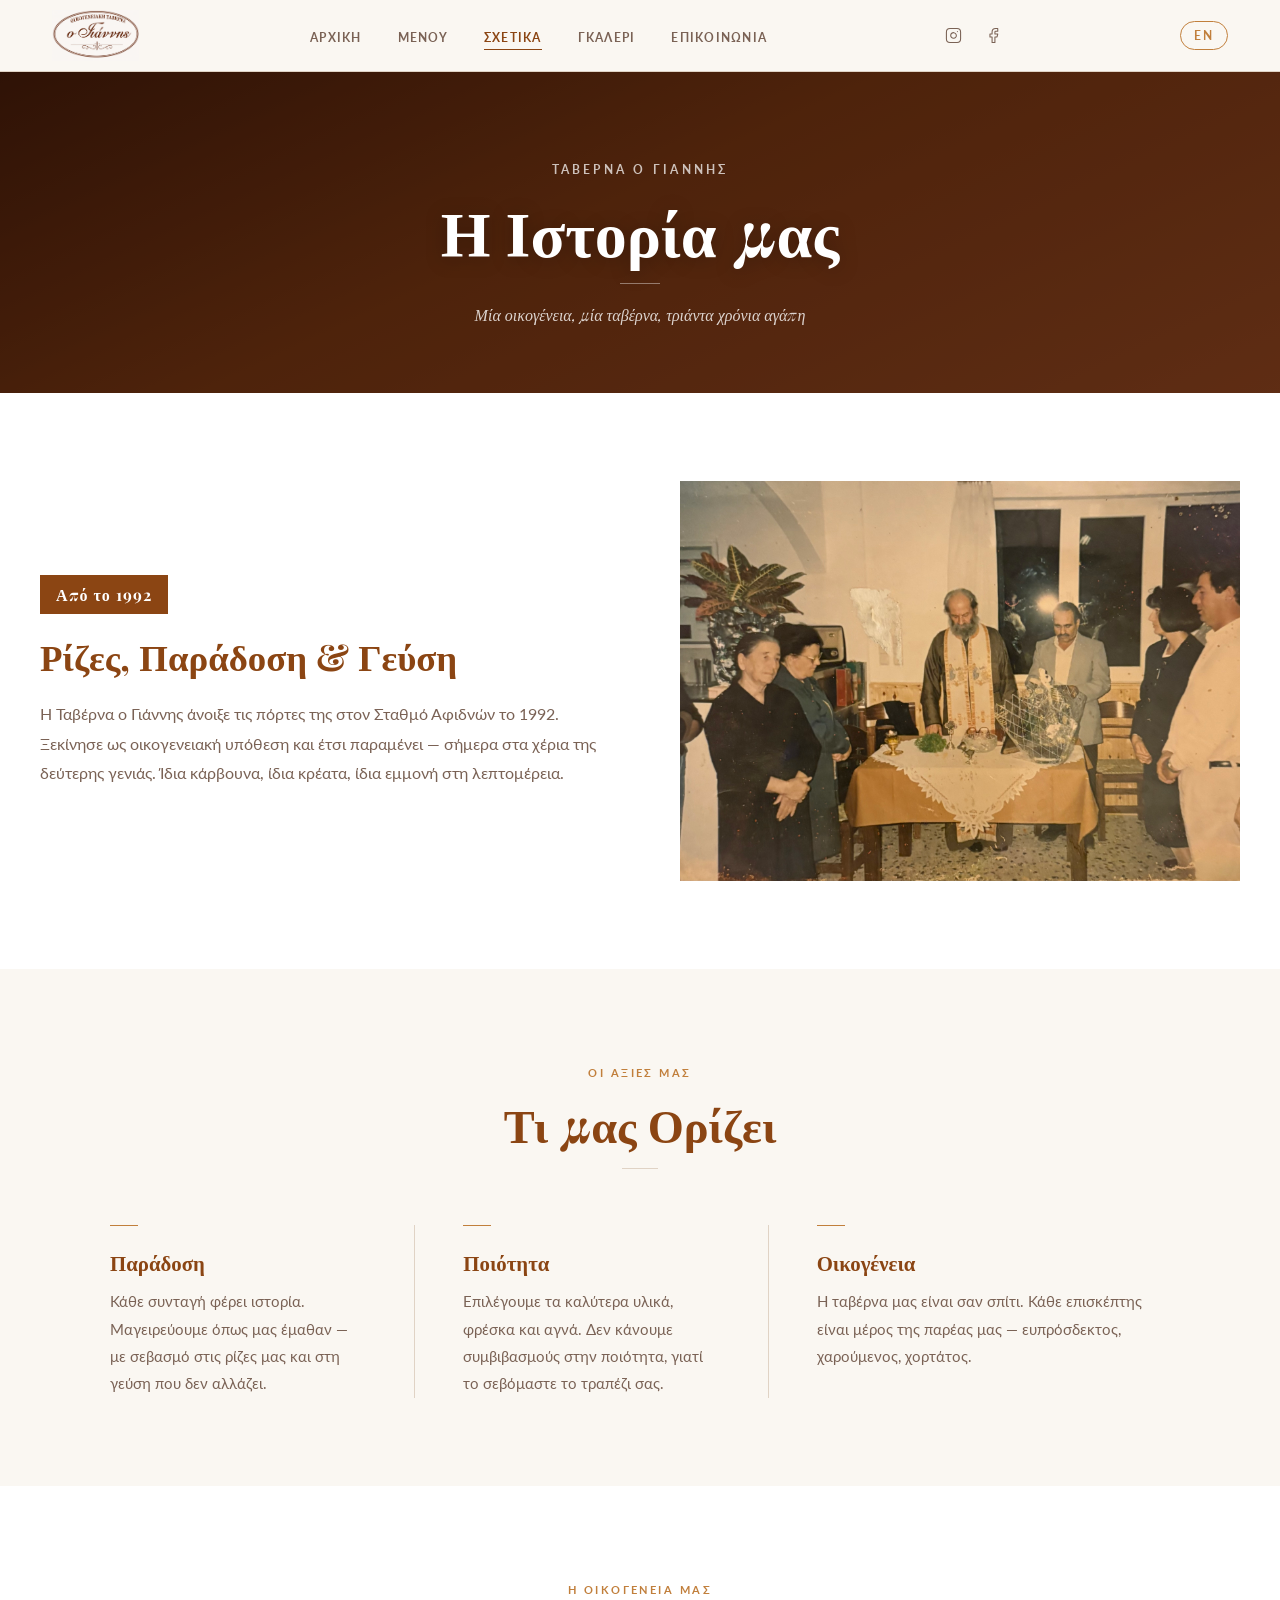
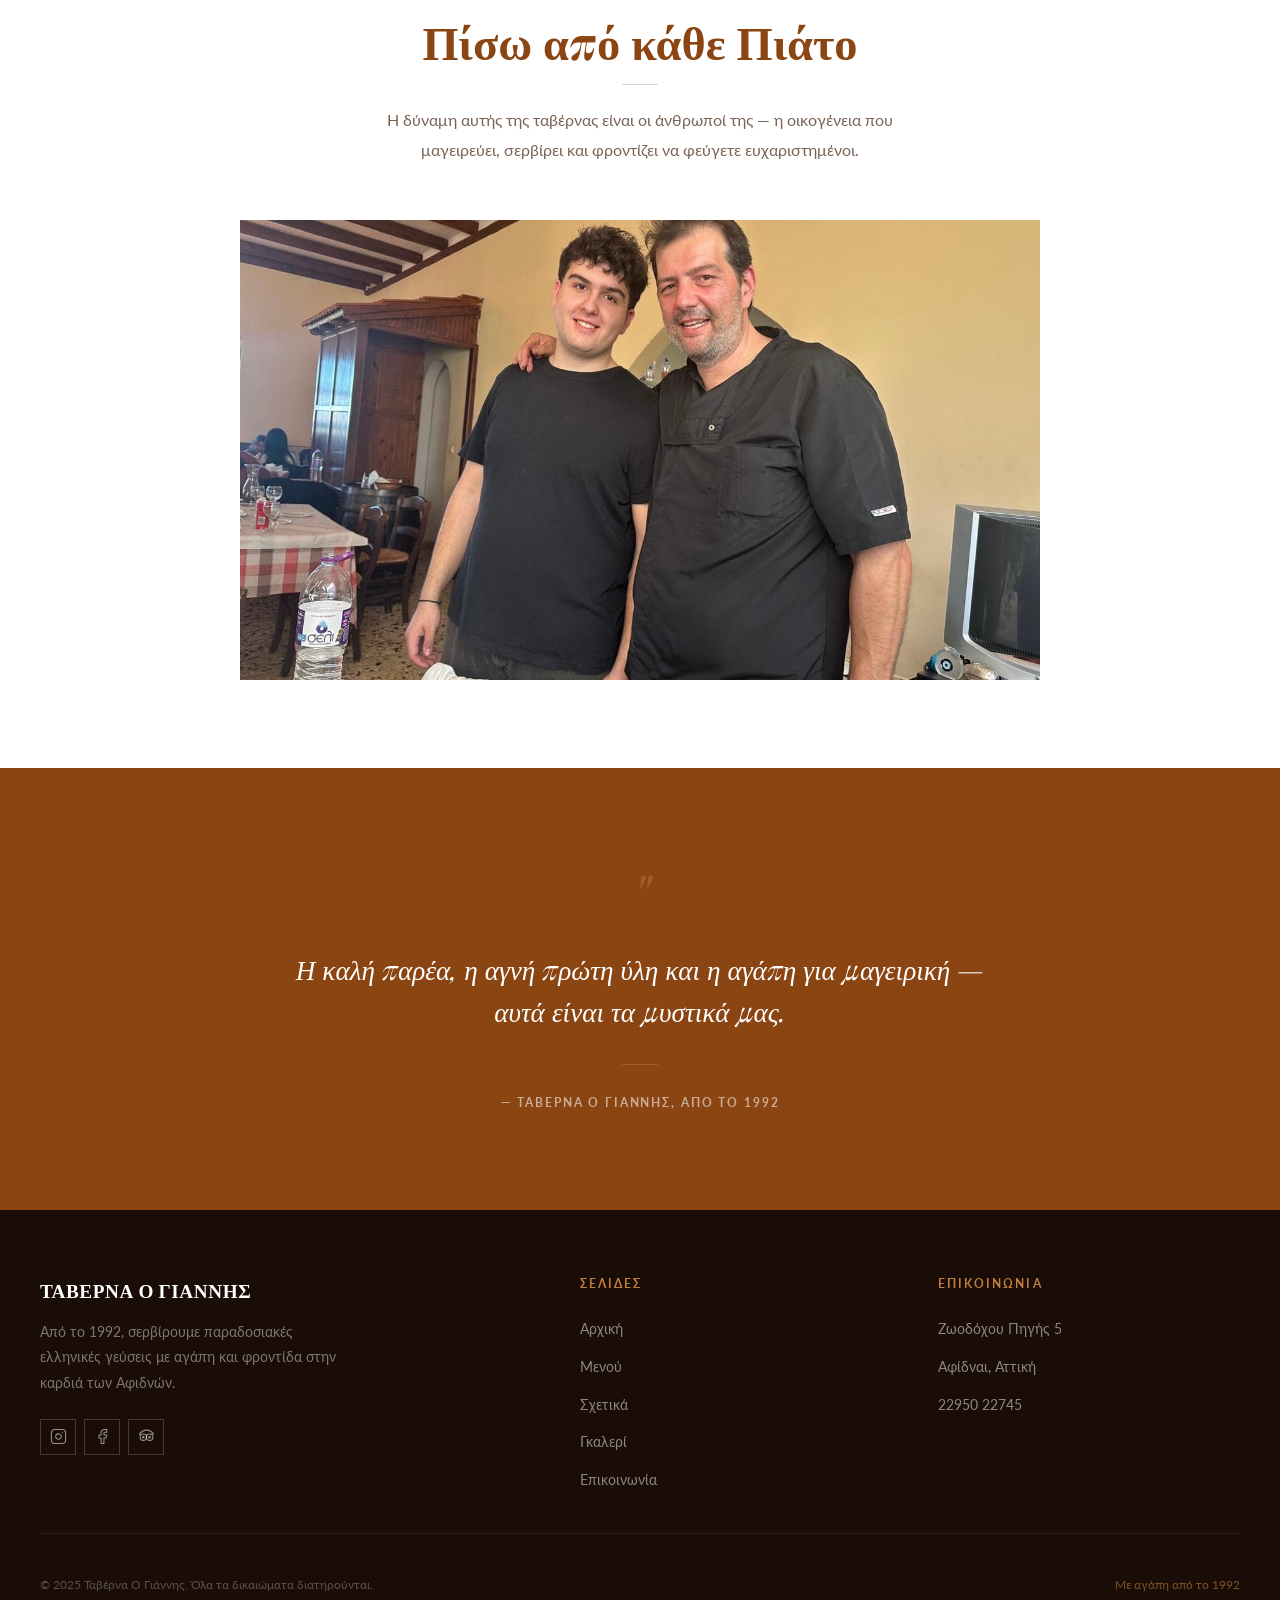
==== commit 1ecda6dd: "Fix image file extension from .jpeg to .jpg" ====
--- a/about.html
+++ b/about.html
@@ -162,7 +162,7 @@
         </div>
 
         <div class="img-slot img-slot-family animate-on-scroll">
-          <img src="images/about-family.jpeg" class="site-img" alt="Οικογένεια ταβέρνας">
+          <img src="images/about-family.jpg" class="site-img" alt="Οικογένεια ταβέρνας">
         </div>
       </div>
     </section>
